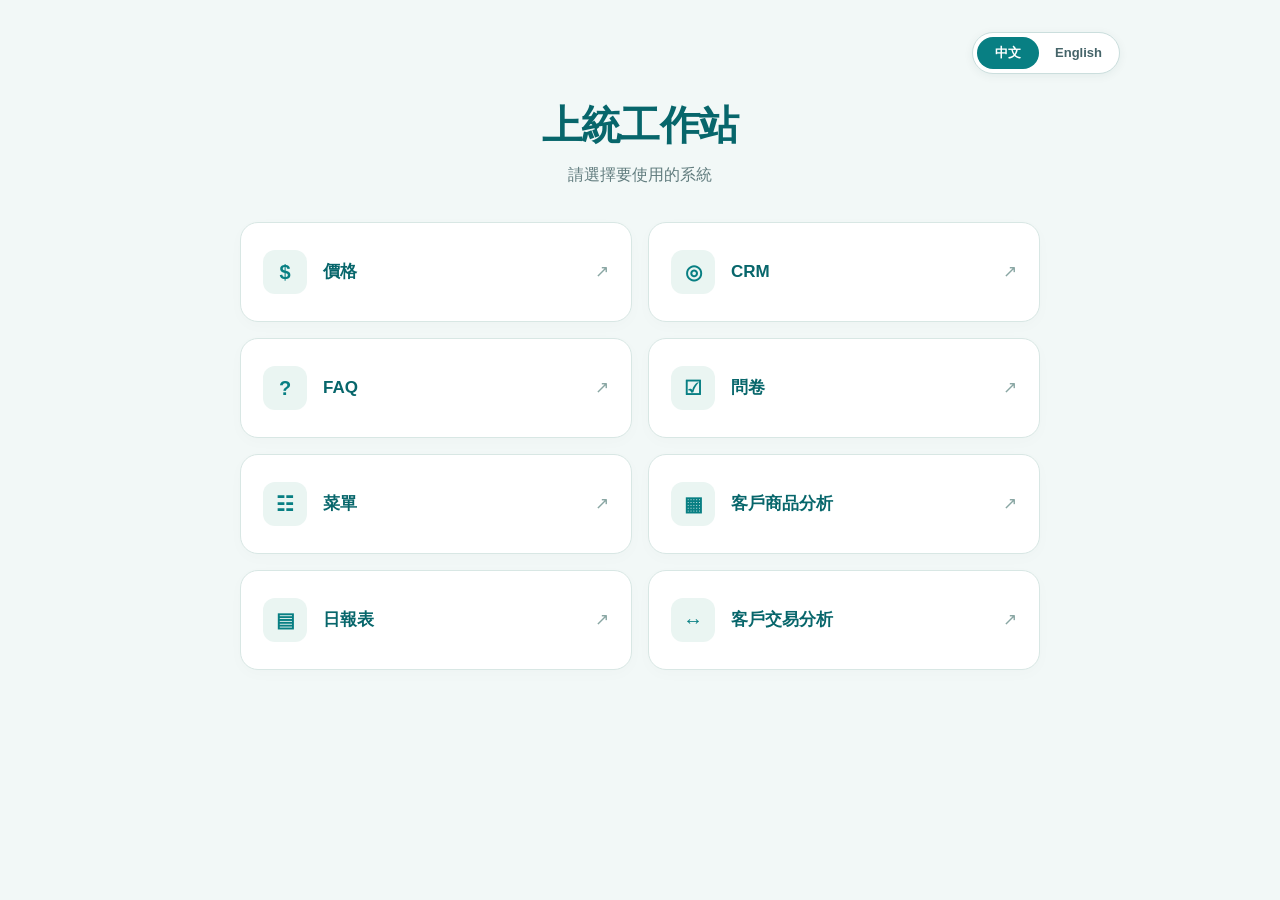
==== index.html @ 070339cd "20261002 V2" ====
<!DOCTYPE html>
<html lang="zh-Hant">
<head>
  <meta charset="UTF-8">
  <meta name="viewport" content="width=device-width, initial-scale=1.0">
  <title>上統工作站</title>
  <style>
    :root { --brand: #087f83; --brand-dark: #07666b; --green: #69a84f; }
    * { box-sizing: border-box; }
    body { font-family: Arial, "Noto Sans TC", sans-serif; background: #f2f8f7; margin: 0; padding: 32px 24px 60px; text-align: center; color: #214448; }
    h1 { color: var(--brand-dark); margin: 0 0 12px; font-size: clamp(28px, 4vw, 40px); letter-spacing: -.02em; }
    body > p { margin: 0; color: #617c7e; font-size: 16px; }
    .buttons { max-width: 800px; margin: 36px auto; display: grid; grid-template-columns: repeat(2, minmax(0, 1fr)); gap: 16px; }
    .buttons button { display: flex; align-items: center; gap: 16px; min-height: 100px; padding: 22px; border: 1px solid #d8e7e4; border-radius: 18px; background: #fff; color: var(--brand-dark); font: 600 17px/1.45 Arial, "Noto Sans TC", sans-serif; text-align: left; cursor: pointer; box-shadow: 0 4px 16px #163f4205; transition: transform .18s, box-shadow .18s, border-color .18s; }
    .buttons button::before { content: attr(data-icon); display: grid; place-items: center; flex: 0 0 44px; height: 44px; border-radius: 12px; background: #eaf5f2; color: var(--brand); font-size: 20px; }
    .buttons button::after { content: '↗'; margin-left: auto; color: #89a6a3; font-weight: 400; }
    .buttons button:hover { border-color: var(--brand); transform: translateY(-2px); box-shadow: 0 8px 24px #163f4212; }
    .buttons button:focus-visible { outline: 3px solid var(--green); outline-offset: 4px; }
    @media (max-width: 580px) { body { padding: 24px 16px 40px; } .buttons { grid-template-columns: 1fr; gap: 12px; margin-top: 28px; } .buttons button { min-height: 84px; padding: 18px; } }
  </style>
  <link rel="stylesheet" href="assets/language.css">
  <script src="assets/translations.js" defer></script>
  <script src="assets/language.js" defer></script>
</head>
<body>
  <h1>上統工作站</h1>
  <p>請選擇要使用的系統</p>

  <div class="buttons">
    <button data-icon="$" onclick="window.open('https://script.google.com/macros/s/AKfycbydcW0PesgE2SiOKbCdX9v_qjsgpMpPQGzQbPE_L9nJCXnIcIfS_WrMIXMRSZo50LnJ/exec', '_blank', 'noopener')">價格</button>
    <button data-icon="◎" onclick="window.open('https://script.google.com/macros/s/AKfycbx1IlIhM4CnAJl743T_bzm6UYsRNTAp_SfBYisk_SeI_Xm-VslpgfrpGVrXqstaFx-4/exec?state=92234443021e4327b4eb8ad814fc7cef75d4a81a3de547ea870b6bb8c8d8fab3&iss=https%3A%2F%2Faccounts.google.com&code=4%2F0ATsMZqAaK5NHdj39Sx_Hy_sM5gqJfEeo1C0DQQZG8b6Lcthu7BM6hvb1kXLkD1y_RrWoUw&scope=email+https%3A%2F%2Fwww.googleapis.com%2Fauth%2Fuserinfo.email+openid&authuser=0&prompt=none', '_blank', 'noopener')">CRM</button>
    <button data-icon="?" onclick="window.open('https://www.hx-i.com/html/index.html', '_blank', 'noopener')">FAQ</button>
    <button data-icon="☑" onclick="window.open('https://script.google.com/macros/s/AKfycby-Xiw885LpiRUjYyLZqcQxVi6GCzjvOSEl6gu9ej5k7vJneIFFPNQ2f7AYwrNft0SR/exec', '_blank', 'noopener')">問卷</button>
    <button data-icon="☷" onclick="window.open('./課程202511/cover.html', '_blank', 'noopener')">菜單</button>
    <button data-icon="▦" onclick="window.open('https://datastudio.google.com/reporting/30a73c37-b9f3-465e-9418-e8f34ef77d5e', '_blank', 'noopener')">客戶商品分析</button>
    <button data-icon="▤" onclick="window.open('https://datastudio.google.com/reporting/1360d9f2-2ab8-49f7-ae7d-6ab8a717257a', '_blank', 'noopener')">日報表</button>
    <button data-icon="↔" onclick="window.open('https://datastudio.google.com/reporting/53e12733-3cde-4623-aef1-ad30504db00b', '_blank', 'noopener')">客戶交易分析</button>
</div>
</body>
</html>
---- assets/language.css ----
/* A compact shared control, with enough room for longer English labels. */
.language-bar { display: flex; justify-content: flex-end; max-width: 960px; margin: 0 auto 24px; }
.language-switch { display: inline-flex; flex-shrink: 0; gap: 3px; padding: 4px; border: 1px solid #cbdedd; border-radius: 999px; background: #fff; box-shadow: 0 2px 10px #163f4210; }
.language-switch button { min-width: 62px; margin: 0; padding: 7px 13px; border: 0; border-radius: 999px; background: transparent; color: #456469; font: 600 13px/1.4 Arial, sans-serif; cursor: pointer; }
.language-switch button[aria-pressed="true"] { background: #087f83; color: #fff; }
.language-switch button:hover { background: #e6f3f2; color: #07666b; }
.language-switch button[aria-pressed="true"]:hover { background: #07666b; color: #fff; }
.language-switch button:focus-visible { outline: 3px solid #69a84f; outline-offset: 3px; }
.brand .language-switch { margin-top: 12px; }
html[data-language="en"] .nav-item { white-space: normal; line-height: 1.45; overflow-wrap: anywhere; }
html[data-language="en"] .recipe-header { flex-wrap: wrap; gap: 12px; }
html[data-language="en"] .portion-control { flex-wrap: wrap; }
html[data-language="en"] .mm-node { white-space: normal; max-width: 185px; line-height: 1.35; font-size: 12px; }
html[data-language="en"] .mm-center-node { max-width: 130px; }
@media (max-width: 768px) {
  .language-bar { margin-bottom: 16px; }
  .brand .language-switch { margin-top: 8px; }
  html[data-language="en"] .nav-list { white-space: normal; }
  html[data-language="en"] .nav-item { min-width: 160px; }
}
.navbar { gap: 16px; flex-wrap: wrap; }
.navbar nav { margin-left: auto; }
.navbar > .language-switch { margin-left: 8px; }
@media (max-width: 600px) {
  .navbar { padding: 14px 18px; gap: 12px; }
  .navbar .logo { font-size: 20px; }
  .navbar nav { order: 3; width: 100%; margin: 0; }
  .navbar nav a { margin: 0 18px 0 0; }
  .navbar > .language-switch { margin-left: auto; }
}
.ingredient-item { gap: 12px; }
.ingredient-item > span:first-child { min-width: 0; }
.ingredient-item .amount { flex-shrink: 0; white-space: nowrap; }
@media (max-width: 768px) {
  .sidebar { max-height: none; height: auto; flex-shrink: 0; overflow: visible; }
  .sidebar .brand { position: static; padding: 16px; }
  .sidebar .brand h1 { font-size: 19px; letter-spacing: 0; }
  .sidebar .brand p { font-size: 12px; }
  .sidebar .nav-list { min-height: 64px; max-height: 120px; overflow-x: auto; flex-shrink: 0; }
  #mm-wrapper { overflow: auto; }
  #mm-canvas-container { min-width: 1000px; min-height: 820px; }
}
.sidebar { box-sizing: border-box; }
.main-content { min-width: 0; }
#mm-wrapper { overflow: auto; }
#mm-canvas-container { min-width: 1100px; min-height: 1000px; }
.mm-node { box-sizing: border-box; }
html[data-language="en"] .mm-sub-node { max-width: 165px; font-size: 12px; }
@media (max-width: 768px) {
  .back-btn { position: static; align-self: flex-start; margin: 0 20px 24px; }
  .tab-content { max-height: none; }
}
#mm-instruction { top: 110px; pointer-events: none; font-size: 12px; }
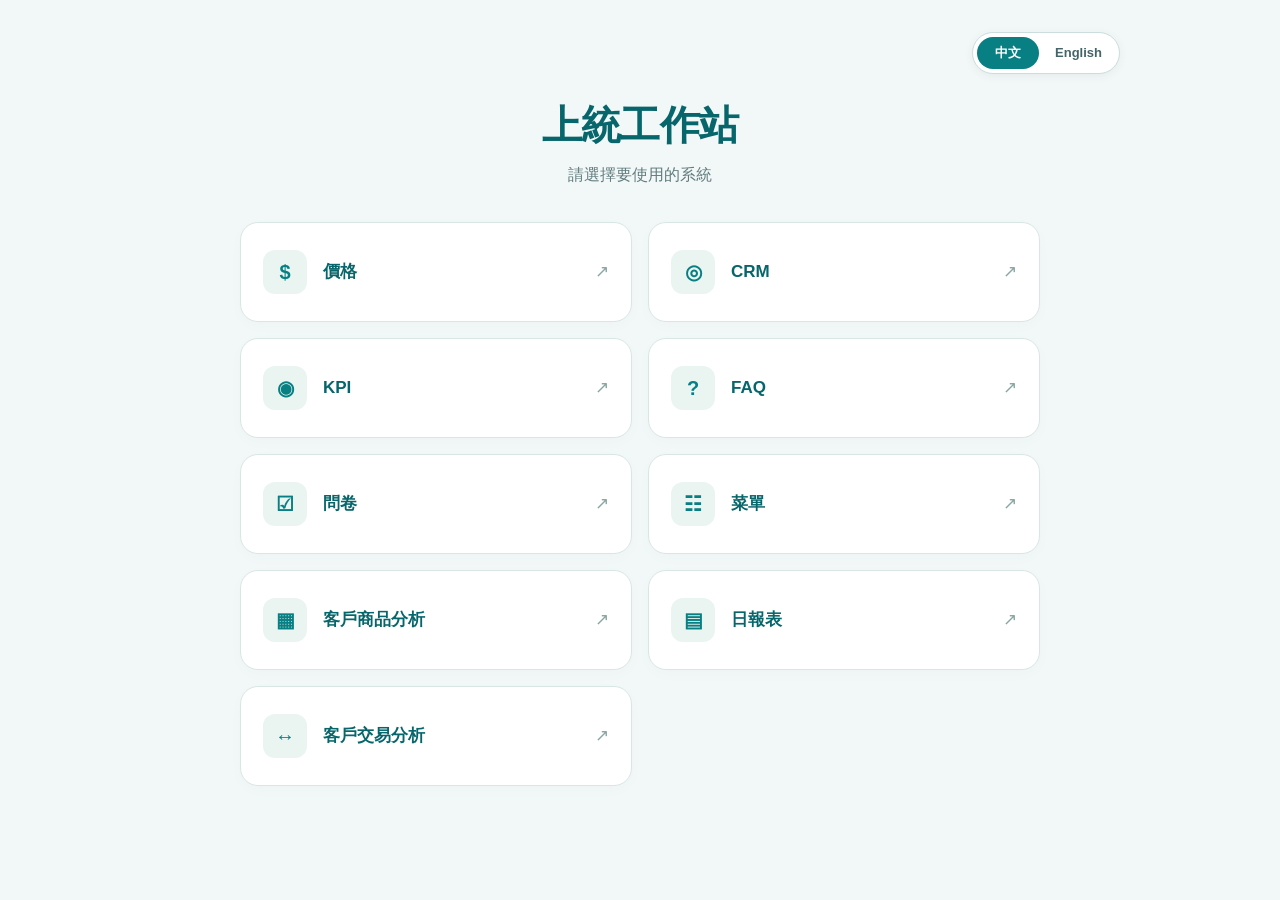
==== commit 45d3342d: "2026/10/16" ====
--- a/index.html
+++ b/index.html
@@ -27,10 +27,11 @@
   <p>請選擇要使用的系統</p>
 
   <div class="buttons">
-    <button data-icon="$" onclick="window.open('https://script.google.com/macros/s/AKfycbydcW0PesgE2SiOKbCdX9v_qjsgpMpPQGzQbPE_L9nJCXnIcIfS_WrMIXMRSZo50LnJ/exec', '_blank', 'noopener')">價格</button>
-    <button data-icon="◎" onclick="window.open('https://script.google.com/macros/s/AKfycbx1IlIhM4CnAJl743T_bzm6UYsRNTAp_SfBYisk_SeI_Xm-VslpgfrpGVrXqstaFx-4/exec?state=92234443021e4327b4eb8ad814fc7cef75d4a81a3de547ea870b6bb8c8d8fab3&iss=https%3A%2F%2Faccounts.google.com&code=4%2F0ATsMZqAaK5NHdj39Sx_Hy_sM5gqJfEeo1C0DQQZG8b6Lcthu7BM6hvb1kXLkD1y_RrWoUw&scope=email+https%3A%2F%2Fwww.googleapis.com%2Fauth%2Fuserinfo.email+openid&authuser=0&prompt=none', '_blank', 'noopener')">CRM</button>
+    <button data-icon="$" onclick="window.open('https://script.google.com/macros/s/AKfycbwCioEQYFitxvLEmnjasrtj_-B_gKmwBdz3m9M8xnmW9ylA4Ex4HEtyQZWLf-8enHo/exec', '_blank', 'noopener')">價格</button>
+    <button data-icon="◎" onclick="window.open('https://script.google.com/macros/s/AKfycbw1S4IPJ87MSoUNzdIxBihdgrfTifuykBE31DEGzEwmJxulABEQ4yW_XdOIt0vcbj1z2A/exec', '_blank', 'noopener')">CRM</button>
+    <button data-icon="◉" onclick="window.open('https://script.google.com/macros/s/AKfycbwW57HW825X_5Eb1ddZXQG21Dqjc8FTM6qjdfpbDjvj-jJTwbziXavlzaj8PdIb9ogyEQ/exec', '_blank', 'noopener')">KPI</button>
     <button data-icon="?" onclick="window.open('https://www.hx-i.com/html/index.html', '_blank', 'noopener')">FAQ</button>
-    <button data-icon="☑" onclick="window.open('https://script.google.com/macros/s/AKfycby-Xiw885LpiRUjYyLZqcQxVi6GCzjvOSEl6gu9ej5k7vJneIFFPNQ2f7AYwrNft0SR/exec', '_blank', 'noopener')">問卷</button>
+    <button data-icon="☑" onclick="window.open('https://script.google.com/macros/s/AKfycbyi4iLzeuHgfoaI5gegbK2ZZ88IaiN4RuLje7Reg4kN6xR172SRQBA8T9drzO8ePhgC/exec', '_blank', 'noopener')">問卷</button>
     <button data-icon="☷" onclick="window.open('./課程202511/cover.html', '_blank', 'noopener')">菜單</button>
     <button data-icon="▦" onclick="window.open('https://datastudio.google.com/reporting/30a73c37-b9f3-465e-9418-e8f34ef77d5e', '_blank', 'noopener')">客戶商品分析</button>
     <button data-icon="▤" onclick="window.open('https://datastudio.google.com/reporting/1360d9f2-2ab8-49f7-ae7d-6ab8a717257a', '_blank', 'noopener')">日報表</button>
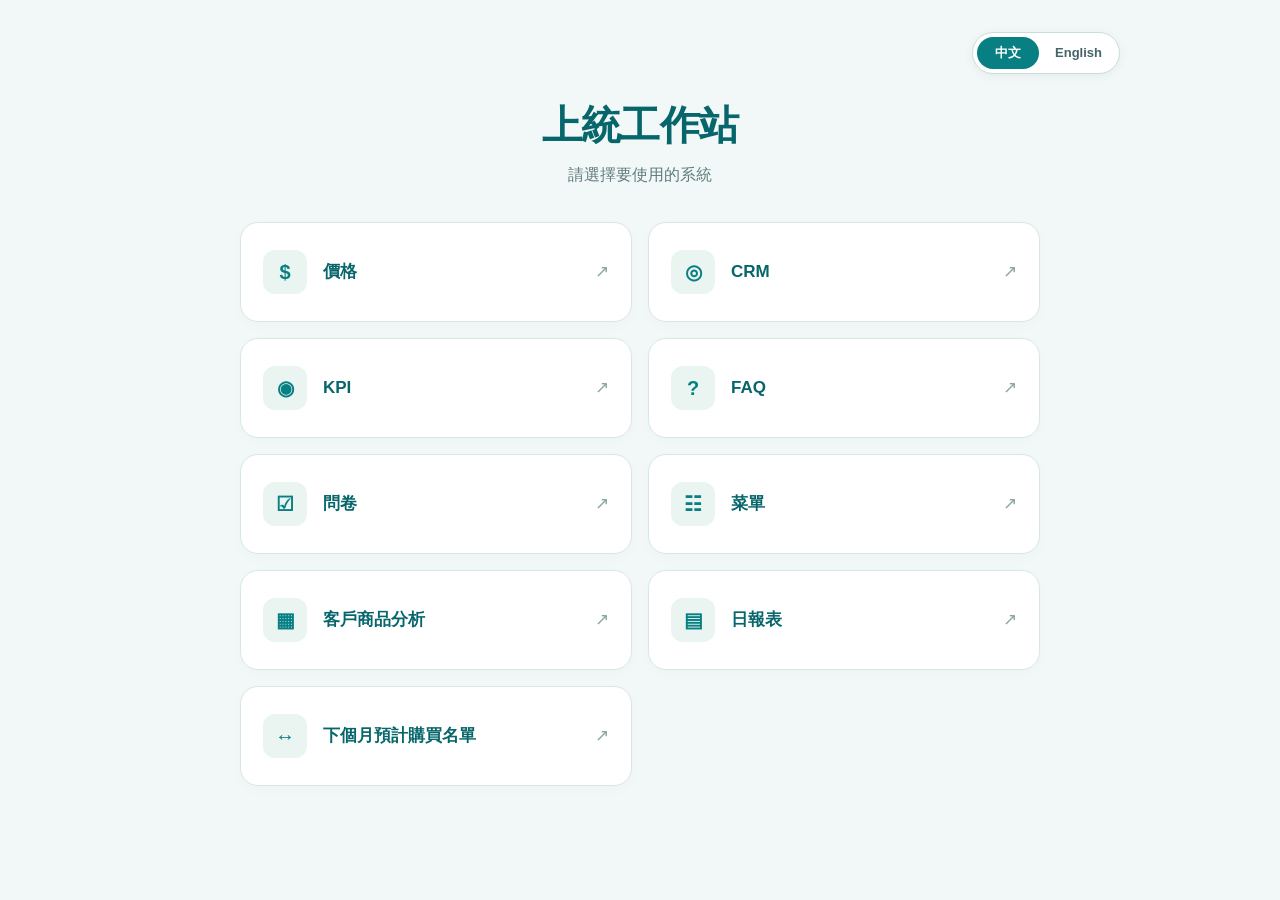
==== commit 43423485: "20261022 V2" ====
--- a/index.html
+++ b/index.html
@@ -31,11 +31,11 @@
     <button data-icon="◎" onclick="window.open('https://script.google.com/macros/s/AKfycbw1S4IPJ87MSoUNzdIxBihdgrfTifuykBE31DEGzEwmJxulABEQ4yW_XdOIt0vcbj1z2A/exec', '_blank', 'noopener')">CRM</button>
     <button data-icon="◉" onclick="window.open('https://script.google.com/macros/s/AKfycbwW57HW825X_5Eb1ddZXQG21Dqjc8FTM6qjdfpbDjvj-jJTwbziXavlzaj8PdIb9ogyEQ/exec', '_blank', 'noopener')">KPI</button>
     <button data-icon="?" onclick="window.open('https://www.hx-i.com/html/index.html', '_blank', 'noopener')">FAQ</button>
-    <button data-icon="☑" onclick="window.open('https://script.google.com/macros/s/AKfycbyi4iLzeuHgfoaI5gegbK2ZZ88IaiN4RuLje7Reg4kN6xR172SRQBA8T9drzO8ePhgC/exec', '_blank', 'noopener')">問卷</button>
+    <button data-icon="☑" onclick="window.open('https://script.google.com/macros/s/AKfycbxdvdiDnKcHyEUQaGJQHj4-vu-37b9QTAsG8rSLspkjqn5P0IfeDa8H4TEkLAg0AycF/exec', '_blank', 'noopener')">問卷</button>
     <button data-icon="☷" onclick="window.open('./課程202511/cover.html', '_blank', 'noopener')">菜單</button>
     <button data-icon="▦" onclick="window.open('https://datastudio.google.com/reporting/30a73c37-b9f3-465e-9418-e8f34ef77d5e', '_blank', 'noopener')">客戶商品分析</button>
     <button data-icon="▤" onclick="window.open('https://datastudio.google.com/reporting/1360d9f2-2ab8-49f7-ae7d-6ab8a717257a', '_blank', 'noopener')">日報表</button>
-    <button data-icon="↔" onclick="window.open('https://datastudio.google.com/reporting/53e12733-3cde-4623-aef1-ad30504db00b', '_blank', 'noopener')">客戶交易分析</button>
+    <button data-icon="↔" onclick="window.open('https://datastudio.google.com/u/0/reporting/3d8e63d2-e32f-4276-876f-924767b699a8/page/HgqBG/edit', '_blank', 'noopener')">下個月預計購買名單</button>
 </div>
 </body>
 </html>
